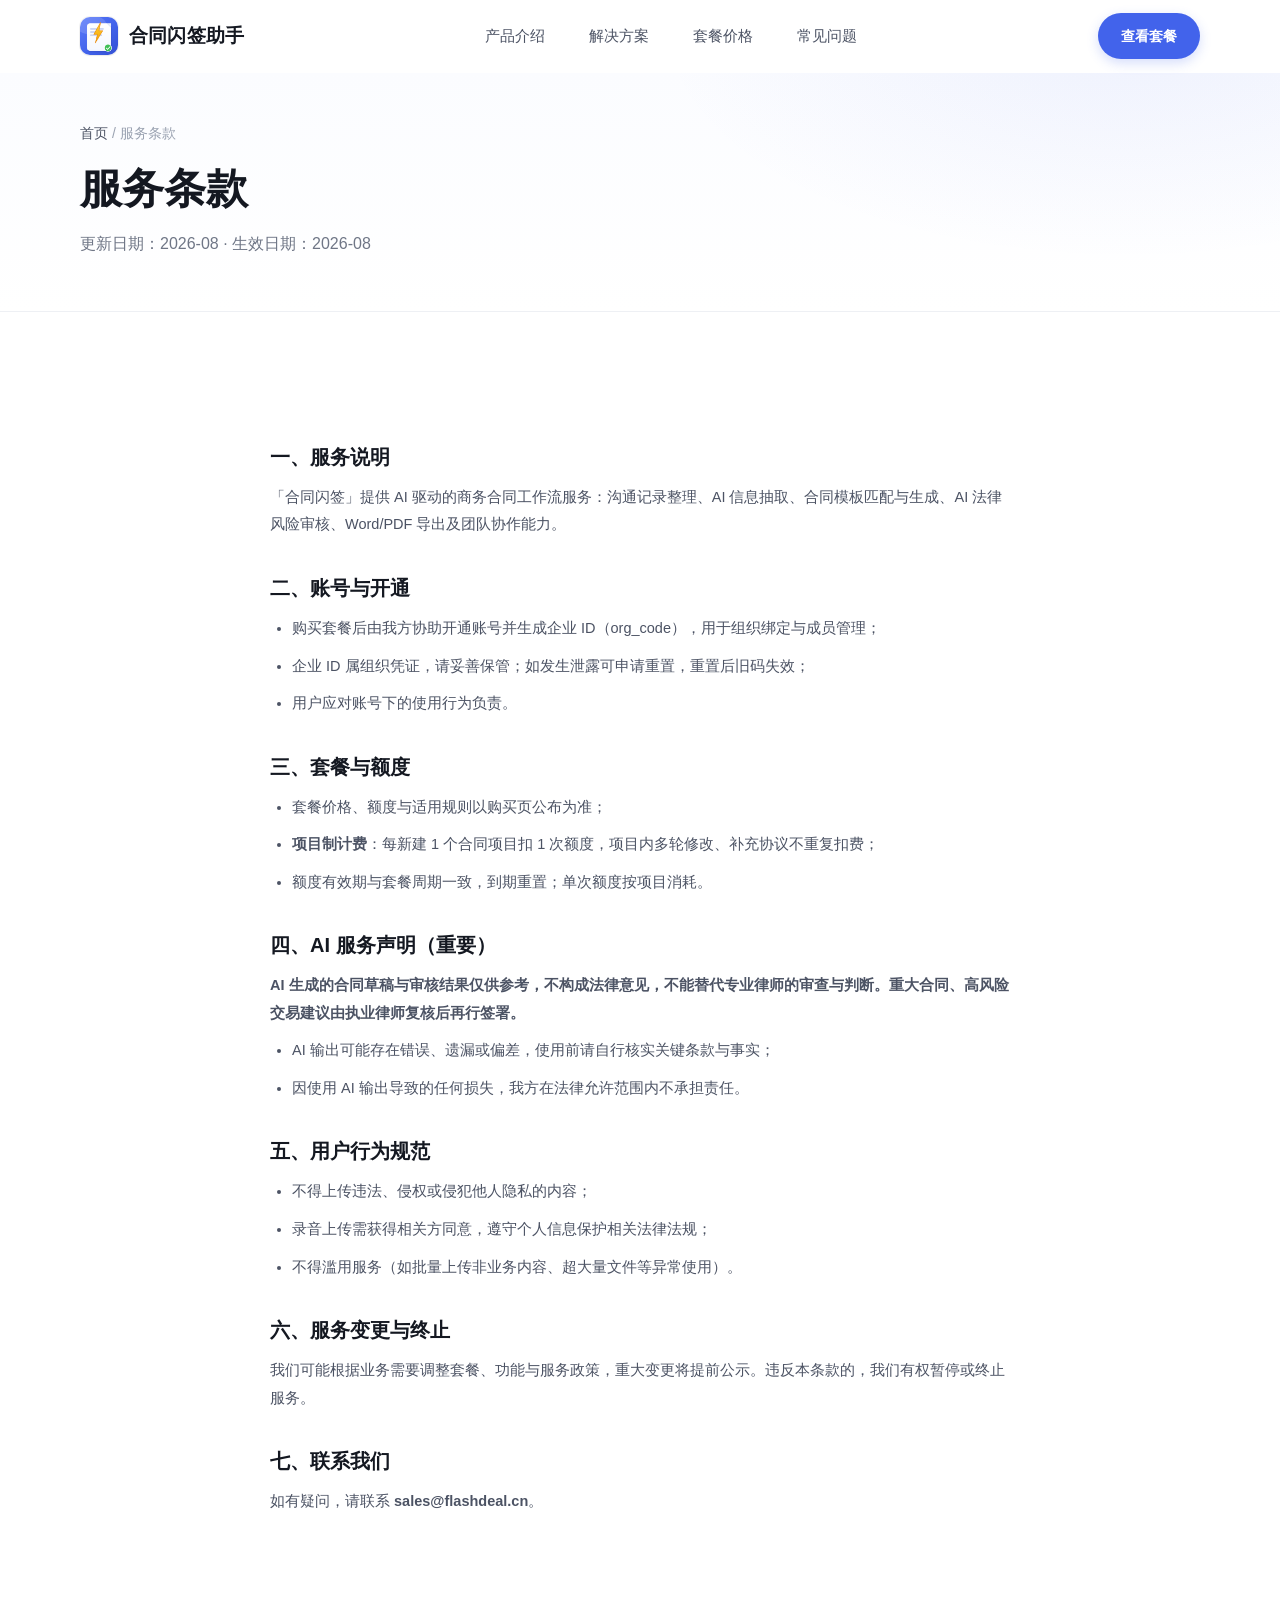
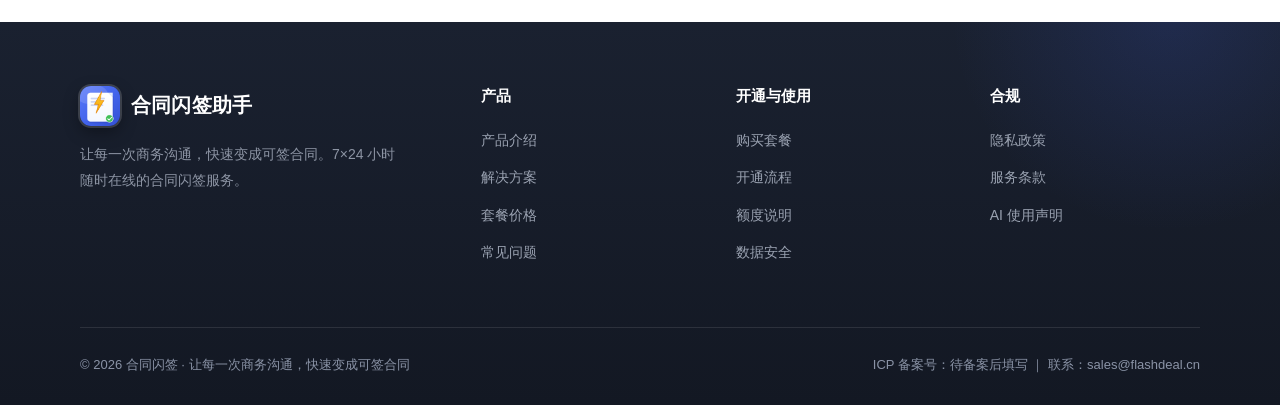
==== terms.html @ d898d829 "合同闪签助手官网静态站（对外版）" ====
<!DOCTYPE html>
<html lang="zh-CN">
<head>
<meta charset="UTF-8">
<meta name="viewport" content="width=device-width, initial-scale=1.0">
<title>服务条款 · 合同闪签</title>
<link rel="icon" type="image/x-icon" href="assets/favicon.ico">
<link rel="stylesheet" href="css/style.css">
</head>
<body>

<div data-component="header"></div>

<section class="page-hero" style="padding:48px 0 52px;">
  <div class="container">
    <div class="breadcrumb"><a href="index.html" >首页</a> / 服务条款</div>
    <h1>服务条款</h1>
    <p>更新日期：2026-08 · 生效日期：2026-08</p>
  </div>
</section>

<section class="section">
  <div class="container legal">
    <h2>一、服务说明</h2>
    <p>「合同闪签」提供 AI 驱动的商务合同工作流服务：沟通记录整理、AI 信息抽取、合同模板匹配与生成、AI 法律风险审核、Word/PDF 导出及团队协作能力。</p>
    <h2>二、账号与开通</h2>
    <ul>
      <li>购买套餐后由我方协助开通账号并生成企业 ID（org_code），用于组织绑定与成员管理；</li>
      <li>企业 ID 属组织凭证，请妥善保管；如发生泄露可申请重置，重置后旧码失效；</li>
      <li>用户应对账号下的使用行为负责。</li>
    </ul>
    <h2>三、套餐与额度</h2>
    <ul>
      <li>套餐价格、额度与适用规则以购买页公布为准；</li>
      <li><b>项目制计费</b>：每新建 1 个合同项目扣 1 次额度，项目内多轮修改、补充协议不重复扣费；</li>
      <li>额度有效期与套餐周期一致，到期重置；单次额度按项目消耗。</li>
    </ul>
    <h2>四、AI 服务声明（重要）</h2>
    <p><b>AI 生成的合同草稿与审核结果仅供参考，不构成法律意见，不能替代专业律师的审查与判断。重大合同、高风险交易建议由执业律师复核后再行签署。</b></p>
    <ul>
      <li>AI 输出可能存在错误、遗漏或偏差，使用前请自行核实关键条款与事实；</li>
      <li>因使用 AI 输出导致的任何损失，我方在法律允许范围内不承担责任。</li>
    </ul>
    <h2>五、用户行为规范</h2>
    <ul>
      <li>不得上传违法、侵权或侵犯他人隐私的内容；</li>
      <li>录音上传需获得相关方同意，遵守个人信息保护相关法律法规；</li>
      <li>不得滥用服务（如批量上传非业务内容、超大量文件等异常使用）。</li>
    </ul>
    <h2>六、服务变更与终止</h2>
    <p>我们可能根据业务需要调整套餐、功能与服务政策，重大变更将提前公示。违反本条款的，我们有权暂停或终止服务。</p>
    <h2>七、联系我们</h2>
    <p>如有疑问，请联系 <b>sales@flashdeal.cn</b>。</p>
  </div>
</section>

<div data-component="footer"></div>

<script src="js/components.js"></script>
</body>
</html>
---- css/style.css ----
/* ============================================================
   合同闪签 · 产品官网 设计系统 V3
   精致企业风（Stripe / 飞书）— 大留白 · 柔和色 · 精细排版
   品牌 #4263eb · 中性色为主 · 蓝只做点睛
   ============================================================ */

/* ---------- 设计令牌 ---------- */
:root {
  --primary-50: #eef2ff;  --primary-100: #dbe4ff;  --primary-200: #bccbff;
  --primary-300: #93aaff; --primary-400: #6682f5;  --primary-500: #4263eb;
  --primary-600: #3452d8; --primary-700: #2b44c0;  --primary-800: #243a9e;
  --primary-900: #1f3180;
  --primary: var(--primary-500);
  --primary-dark: var(--primary-600);
  --primary-deep: var(--primary-900);

  --gray-25: #fcfcfd;  --gray-50: #f7f8fa;  --gray-100: #eef0f4;
  --gray-200: #e2e5ec; --gray-300: #c8cdd8; --gray-400: #9aa2b1;
  --gray-500: #6f7686; --gray-600: #4c5364; --gray-700: #343b49;
  --gray-800: #232936; --gray-900: #141821;
  --ink: var(--gray-900);
  --ink-2: var(--gray-600);
  --ink-3: var(--gray-500);

  --gold: #f59f00;      --gold-light: #fff6e3;
  --green: #2f9e44;     --green-light: #e9fbee;
  --red: #d9480f;       --red-light: #fff0e9;

  --grad-brand: linear-gradient(135deg, #5b7bfa 0%, #4263eb 60%, #3452d8 100%);
  --grad-soft: linear-gradient(180deg, #ffffff 0%, #f7f9ff 100%);

  --line: var(--gray-100);
  --bg: #f7f9fc;

  --r-sm: 10px; --r-md: 14px; --r-lg: 18px; --r-xl: 24px;

  --shadow-xs: 0 1px 2px rgba(20, 24, 33, .04);
  --shadow-1: 0 1px 3px rgba(20, 24, 33, .05), 0 6px 16px rgba(20, 24, 33, .05);
  --shadow-2: 0 2px 6px rgba(20, 24, 33, .06), 0 14px 32px rgba(20, 24, 33, .09);
  --shadow-3: 0 4px 10px rgba(20, 24, 33, .07), 0 24px 52px rgba(20, 24, 33, .12);
  --shadow-brand: 0 10px 26px rgba(66, 99, 235, .28);
  --shadow-ring: 0 0 0 4px rgba(66, 99, 235, .12);

  --sp-1: 4px; --sp-2: 8px; --sp-3: 12px; --sp-4: 16px; --sp-5: 20px;
  --sp-6: 24px; --sp-8: 32px; --sp-10: 40px; --sp-12: 48px; --sp-16: 64px; --sp-20: 80px; --sp-24: 96px;

  --font: -apple-system, BlinkMacSystemFont, "PingFang SC", "Hiragino Sans GB", "Heiti SC", "Microsoft YaHei", "Segoe UI", sans-serif;
  --font-num: -apple-system, "SF Pro Display", "Helvetica Neue", "PingFang SC", sans-serif;
}

/* ---------- 基础 ---------- */
*, *::before, *::after { margin: 0; padding: 0; box-sizing: border-box; }
html { scroll-behavior: smooth; -webkit-text-size-adjust: 100%; }
body {
  font-family: var(--font);
  color: var(--ink);
  background: #fff;
  line-height: 1.75;
  font-size: 16px;
  -webkit-font-smoothing: antialiased;
  text-rendering: optimizeLegibility;
}
h1, h2, h3, h4 { text-wrap: balance; line-height: 1.3; }
img { max-width: 100%; display: block; }
a { color: var(--primary-600); text-decoration: none; }
::selection { background: var(--primary-500); color: #fff; }
:focus-visible { outline: none; box-shadow: var(--shadow-ring); border-radius: 6px; }
.container { max-width: 1160px; margin: 0 auto; padding: 0 var(--sp-5); }

/* ---------- 顶部导航 ---------- */
.site-header {
  position: sticky; top: 0; z-index: 100;
  background: rgba(255, 255, 255, .85);
  backdrop-filter: blur(16px) saturate(160%);
  -webkit-backdrop-filter: blur(16px) saturate(160%);
  border-bottom: 1px solid transparent;
  transition: border-color .3s, box-shadow .3s;
}
.site-header.scrolled { border-bottom-color: var(--gray-100); box-shadow: 0 6px 24px rgba(20, 24, 33, .05); }
.nav { display: flex; align-items: center; justify-content: space-between; height: 72px; gap: var(--sp-4); }
.nav-logo { display: flex; align-items: center; gap: 11px; }
.nav-logo img.logo-img {
  width: 38px; height: 38px; border-radius: 10px; object-fit: cover;
  box-shadow: var(--shadow-xs), 0 0 0 1px rgba(20, 24, 33, .05);
  transition: transform .2s;
}
.nav-logo:hover img.logo-img { transform: translateY(-1px); }
.nav-logo .logo-text { font-size: 19px; font-weight: 800; color: var(--gray-900); letter-spacing: .01em; }
.nav-logo:hover .logo-text { color: var(--primary-600); }
.nav-links { display: flex; align-items: center; gap: 8px; }
.nav-links a {
  color: var(--gray-600); font-size: 15px; font-weight: 500;
  padding: 10px 18px; border-radius: 10px;
  transition: color .2s, background .2s;
}
.nav-links a:hover { color: var(--primary-600); background: var(--gray-50); }
.nav-links a.active { color: var(--primary-600); font-weight: 600; background: var(--gray-50); }
.nav-cta { display: flex; align-items: center; gap: var(--sp-3); }
.nav-toggle {
  display: none; background: none; border: 0; cursor: pointer;
  width: 42px; height: 42px; border-radius: 12px; padding: 0;
  flex-direction: column; align-items: center; justify-content: center; gap: 5px;
}
.nav-toggle span { display: block; width: 20px; height: 2px; border-radius: 2px; background: var(--gray-800); transition: transform .3s, opacity .3s; }
.nav-toggle.open span:nth-child(1) { transform: translateY(7px) rotate(45deg); }
.nav-toggle.open span:nth-child(2) { opacity: 0; }
.nav-toggle.open span:nth-child(3) { transform: translateY(-7px) rotate(-45deg); }
.nav-drawer-cta { display: none; }
.nav-backdrop { display: none; }

@media (max-width: 880px) {
  .nav-links {
    position: fixed; top: 0; right: 0; bottom: 0; z-index: 99;
    width: min(80vw, 320px); background: #fff;
    flex-direction: column; align-items: stretch; gap: 4px;
    padding: 88px 20px 24px;
    transform: translateX(105%); transition: transform .32s cubic-bezier(.22,.8,.3,1);
    box-shadow: -20px 0 60px rgba(20, 24, 33, .12); overflow-y: auto;
  }
  .nav-links.open { transform: none; }
  .nav-links a { font-size: 16px; padding: 13px 16px; border-radius: 12px; }
  .nav-links a.active { color: var(--primary-600); background: var(--primary-50); }
  .nav-drawer-cta { display: block; margin-top: 18px; }
  .nav-drawer-cta .btn { width: 100%; }
  .nav-backdrop {
    display: block; position: fixed; inset: 0; z-index: 98;
    background: rgba(20, 24, 33, .4); backdrop-filter: blur(2px);
    opacity: 0; pointer-events: none; transition: opacity .3s;
  }
  .nav-backdrop.show { opacity: 1; pointer-events: auto; }
  .nav-toggle { display: flex; }
  .nav-cta .btn { display: none; }
}

/* ---------- 按钮 ---------- */
.btn {
  display: inline-flex; align-items: center; justify-content: center; gap: 8px;
  padding: 11px 26px; border-radius: 999px; font-size: 15px; font-weight: 600;
  border: 1px solid transparent; cursor: pointer;
  transition: all .2s cubic-bezier(.22,.8,.3,1);
  white-space: nowrap; font-family: var(--font);
}
.btn:active { transform: translateY(0) scale(.98); }
.btn-primary { background: var(--primary-500); color: #fff; box-shadow: 0 4px 12px rgba(66, 99, 235, .22); }
.btn-primary:hover { background: var(--primary-600); box-shadow: 0 8px 20px rgba(66, 99, 235, .3); transform: translateY(-1px); }
.btn-gold { background: #f59f00; color: #fff; box-shadow: 0 4px 12px rgba(245, 159, 0, .22); }
.btn-gold:hover { background: #e69500; box-shadow: 0 8px 20px rgba(245, 159, 0, .3); transform: translateY(-1px); }
.btn-outline { background: #fff; color: var(--primary-600); border-color: var(--gray-200); }
.btn-outline:hover { border-color: var(--primary-300); background: var(--primary-50); transform: translateY(-1px); }
.btn-white { background: #fff; color: var(--primary-600); box-shadow: var(--shadow-1); }
.btn-white:hover { transform: translateY(-1px); box-shadow: var(--shadow-2); }
.btn-ghost-white { background: rgba(255,255,255,.14); color: #fff; border-color: rgba(255,255,255,.45); }
.btn-ghost-white:hover { background: rgba(255,255,255,.26); transform: translateY(-1px); }
.btn-lg { padding: 14px 36px; font-size: 16px; }
.btn-sm { padding: 10px 22px; font-size: 14px; }
.btn-block { width: 100%; }
.btn[disabled] { opacity: .5; cursor: not-allowed; transform: none !important; }
.btn .arrow { transition: transform .2s; }
.btn:hover .arrow { transform: translateX(3px); }

/* ---------- Hero（浅色大气版） ---------- */
.hero {
  position: relative; overflow: hidden;
  padding: 124px 0 110px;
  background:
    radial-gradient(880px 420px at 88% -10%, rgba(66, 99, 235, .08), transparent 62%),
    radial-gradient(760px 400px at -6% 108%, rgba(66, 99, 235, .06), transparent 60%),
    linear-gradient(180deg, #fbfcff 0%, #ffffff 100%);
  border-bottom: 1px solid var(--gray-100);
}
.hero::before {
  content: ""; position: absolute; inset: 0; pointer-events: none;
  background-image:
    linear-gradient(rgba(66, 99, 235, .045) 1px, transparent 1px),
    linear-gradient(90deg, rgba(66, 99, 235, .045) 1px, transparent 1px);
  background-size: 52px 52px;
  -webkit-mask-image: radial-gradient(70% 62% at 30% 20%, #000 0%, transparent 100%);
  mask-image: radial-gradient(70% 62% at 30% 20%, #000 0%, transparent 100%);
}
.hero .container { position: relative; z-index: 2; }
.hero-inner { max-width: 620px; }
.hero-badge {
  display: inline-flex; align-items: center; gap: 8px;
  background: #fff; border: 1px solid var(--gray-100);
  color: var(--gray-600); font-size: 14px; font-weight: 500;
  border-radius: 999px; padding: 7px 16px;
  box-shadow: var(--shadow-xs); margin-bottom: 26px;
  animation: heroIn .7s cubic-bezier(.22,.8,.3,1) both;
}
.hero-badge b { color: var(--primary-600); font-weight: 700; }
.hero h1 {
  font-size: clamp(38px, 5.2vw, 58px); font-weight: 800; line-height: 1.22;
  letter-spacing: 0; color: var(--gray-900); margin-bottom: 24px;
  animation: heroIn .7s cubic-bezier(.22,.8,.3,1) .06s both;
}
.hero h1 .hl {
  background: linear-gradient(115deg, var(--primary-500) 0%, var(--primary-700) 100%);
  -webkit-background-clip: text; background-clip: text;
  -webkit-text-fill-color: transparent; color: transparent;
}
.hero .hero-sub {
  font-size: clamp(16px, 1.8vw, 18px); line-height: 1.8; color: var(--gray-500);
  max-width: 560px; margin-bottom: 34px;
  animation: heroIn .7s cubic-bezier(.22,.8,.3,1) .12s both;
}
.hero .hero-cta { display: flex; gap: 12px; flex-wrap: wrap; margin-bottom: 22px; animation: heroIn .7s cubic-bezier(.22,.8,.3,1) .18s both; }
.hero .hero-note { font-size: 13.5px; color: var(--gray-400); margin-bottom: 34px; animation: heroIn .7s cubic-bezier(.22,.8,.3,1) .24s both; }
.trust-row {
  display: flex; gap: 26px; flex-wrap: wrap; margin-bottom: 40px;
  animation: heroIn .7s cubic-bezier(.22,.8,.3,1) .3s both;
}
.trust-row span { display: inline-flex; align-items: center; gap: 8px; font-size: 14px; color: var(--gray-600); }
.trust-row .tick {
  width: 20px; height: 20px; border-radius: 50%; flex-shrink: 0;
  background: var(--green-light); color: var(--green);
  display: inline-flex; align-items: center; justify-content: center; font-size: 11px; font-weight: 800;
}
@keyframes heroIn { from { opacity: 0; transform: translateY(22px); } to { opacity: 1; transform: none; } }

/* 产品 Mockup */
.hero-visual { position: absolute; right: 16px; top: 50%; transform: translateY(-50%); z-index: 3; width: 436px; }
.hero-visual::before {
  content: ""; position: absolute; inset: -60px -50px; z-index: -1;
  background: radial-gradient(circle, rgba(66,99,235,.16) 0%, transparent 65%);
  filter: blur(6px);
}
@media (max-width: 1120px) { .hero-visual { display: none; } }
.hv-wrap { position: relative; animation: floaty 7s ease-in-out infinite alternate; }
.hv-wrap::after {
  content: ""; position: absolute; inset: 14px -10px -14px 12px; z-index: -1;
  background: #fff; border: 1px solid var(--gray-100); border-radius: 20px;
  box-shadow: var(--shadow-2);
}
@keyframes floaty { from { transform: translateY(-7px); } to { transform: translateY(9px); } }
.hv-main {
  background: #fff; border-radius: 20px; padding: 24px;
  border: 1px solid var(--gray-100);
  box-shadow: 0 30px 70px rgba(20, 24, 33, .12), 0 4px 14px rgba(20, 24, 33, .05);
  color: var(--ink);
}
.hv-head { display: flex; align-items: center; gap: 6px; padding-bottom: 14px; border-bottom: 1px solid var(--gray-100); }
.hv-dot { width: 8px; height: 8px; border-radius: 50%; }
.hv-dot.d1 { background: #f87171; } .hv-dot.d2 { background: #fbbf24; } .hv-dot.d3 { background: #34d399; }
.hv-bolt { margin-left: auto; width: 26px; height: 26px; border-radius: 8px; background: var(--primary-50); color: var(--primary-600); display: flex; align-items: center; justify-content: center; font-size: 13px; }
.hv-lines { display: flex; flex-direction: column; gap: 10px; padding: 18px 2px 8px; }
.hv-lines i { display: block; height: 8px; border-radius: 99px; background: var(--gray-100); }
.hv-lines i:nth-child(1) { width: 78%; background: linear-gradient(90deg, #dbe4ff, #eef2ff); }
.hv-lines i:nth-child(2) { width: 92%; background: linear-gradient(90deg, #c9d6ff, #e8edff); }
.hv-lines i:nth-child(3) { width: 64%; background: linear-gradient(90deg, #b9c9ff, #e3e9ff); }
.hv-progress { height: 6px; border-radius: 99px; background: var(--gray-100); margin: 10px 0 14px; overflow: hidden; }
.hv-progress i { display: block; height: 100%; border-radius: 99px; background: var(--grad-brand); }
.hv-status { display: flex; align-items: center; justify-content: center; font-size: 12px; font-weight: 700; color: var(--green); background: var(--green-light); border-radius: 9px; padding: 8px; }
.hv-mini {
  position: absolute; display: flex; align-items: center; justify-content: center;
  width: 46px; height: 46px; border-radius: 14px; font-size: 20px;
  background: #fff; border: 1px solid var(--gray-100);
  box-shadow: var(--shadow-2);
}
.hv-mini1 { top: -22px; left: -26px; }
.hv-mini2 { bottom: -18px; right: -22px; }
.hv-chip {
  position: absolute; display: inline-flex; align-items: center; justify-content: center;
  border-radius: 999px; font-size: 13px; font-weight: 700;
}
.hv-chip1 { top: 42%; right: -40px; width: 34px; height: 34px; background: var(--primary-50); color: var(--primary-600); box-shadow: var(--shadow-1); }
.hv-chip2 { bottom: 12%; left: -34px; width: 34px; height: 34px; background: var(--green-light); color: var(--green); box-shadow: var(--shadow-1); }

/* 数字栏 */
.stats-bar { display: grid; grid-template-columns: repeat(4, 1fr); max-width: 620px; animation: heroIn .7s cubic-bezier(.22,.8,.3,1) .36s both; }
.stat { text-align: center; padding: 0 18px; position: relative; }
.stat + .stat::before { content: ""; position: absolute; left: 0; top: 6px; bottom: 6px; width: 1px; background: var(--gray-100); }
.stat-num {
  font-size: 38px; font-weight: 800; line-height: 1.1; font-family: var(--font-num);
  color: var(--gray-900); font-variant-numeric: tabular-nums;
}
.stat-label { font-size: 13px; color: var(--gray-500); margin-top: 6px; }
@media (max-width: 720px) { .stats-bar { gap: 12px; } .stat { min-width: 44%; padding: 0 12px; } .stat + .stat::before { display: none; } }

/* ---------- 通用区块 ---------- */
.section { padding: var(--sp-24) 0; }
@media (max-width: 720px) { .section { padding: var(--sp-16) 0; } }
.section.alt { background: var(--bg); }
.section-head { text-align: center; max-width: 720px; margin: 0 auto var(--sp-12); }
.section-head .eyebrow {
  display: inline-flex; align-items: center; gap: 8px;
  color: var(--primary-600); font-size: 13px; font-weight: 600; letter-spacing: .1em;
  margin-bottom: var(--sp-4);
}
.section-head .eyebrow::before { content: ""; width: 18px; height: 2px; border-radius: 2px; background: var(--primary-400); }
.section-head .eyebrow::after { content: ""; width: 18px; height: 2px; border-radius: 2px; background: var(--primary-400); }
.section-head h2 { font-size: clamp(30px, 3.6vw, 42px); font-weight: 800; letter-spacing: 0; color: var(--gray-900); }
.section-head p { color: var(--gray-500); margin-top: 16px; font-size: 16px; line-height: 1.8; }

/* ---------- 卡片 ---------- */
.value-grid { display: grid; grid-template-columns: repeat(3, 1fr); gap: 26px; }
@media (max-width: 920px) { .value-grid { grid-template-columns: 1fr; } }
.value-card {
  background: #fff; border: 1px solid #e8ebf1;
  border-radius: var(--r-lg); padding: 34px 30px;
  box-shadow: var(--shadow-1);
  transition: transform .25s cubic-bezier(.22,.8,.3,1), box-shadow .25s, border-color .25s;
}
.value-card:hover { transform: translateY(-5px); box-shadow: var(--shadow-2); border-color: var(--primary-200); }
.value-icon {
  width: 58px; height: 58px; border-radius: 16px;
  display: flex; align-items: center; justify-content: center;
  font-size: 27px; margin-bottom: 22px;
  box-shadow: inset 0 1px 0 rgba(255,255,255,.8);
}
.v-blue { background: var(--primary-50); }
.v-gold { background: var(--gold-light); }
.v-green { background: var(--green-light); }
.value-card h3 { font-size: 18.5px; font-weight: 700; margin-bottom: 12px; color: var(--gray-900); }
.value-card p { color: var(--gray-500); font-size: 14.5px; line-height: 1.8; }
.value-card .quote { font-size: 14px; color: var(--gray-500); line-height: 1.85; }

/* ---------- 流程步骤 ---------- */
.steps { display: grid; grid-template-columns: repeat(5, 1fr); gap: 14px; }
@media (max-width: 980px) { .steps { grid-template-columns: repeat(2, 1fr); } }
.step {
  position: relative; text-align: center;
  background: #fff; border: 1px solid var(--gray-100); border-radius: var(--r-lg);
  padding: 26px 16px 22px; box-shadow: var(--shadow-xs);
  transition: transform .25s, box-shadow .25s, border-color .25s;
}
.step:hover { transform: translateY(-4px); box-shadow: var(--shadow-1); border-color: var(--gray-200); }
.step-num {
  width: 42px; height: 42px; border-radius: 50%;
  background: var(--gray-900); color: #fff;
  display: flex; align-items: center; justify-content: center;
  font-size: 16px; font-weight: 700; margin: 0 auto 16px;
  box-shadow: 0 6px 14px rgba(20, 24, 33, .12);
}
.step h4 { font-size: 15.5px; font-weight: 700; margin-bottom: 7px; color: var(--gray-900); }
.step p { font-size: 12.5px; color: var(--gray-500); line-height: 1.7; }
@media (min-width: 981px) {
  .step:not(:last-child)::after {
    content: "→";
    position: absolute; right: -14px; top: 50%; transform: translateY(-50%); z-index: 2;
    width: 26px; height: 26px; border-radius: 50%;
    background: #fff; border: 1.5px solid var(--primary-200);
    display: flex; align-items: center; justify-content: center;
    font-size: 12px; color: var(--primary-600); font-weight: 800;
    box-shadow: var(--shadow-xs);
  }
}
.steps.steps-3 { grid-template-columns: repeat(3, 1fr); }
.steps.steps-4 { grid-template-columns: repeat(4, 1fr); }
@media (max-width: 980px) { .steps.steps-3, .steps.steps-4 { grid-template-columns: repeat(2, 1fr); } }

/* ---------- 功能宫格 ---------- */
.feature-grid { display: grid; grid-template-columns: repeat(3, 1fr); gap: 18px; }
@media (max-width: 920px) { .feature-grid { grid-template-columns: 1fr; } }
.feature {
  display: flex; gap: 16px;
  background: #fff; border: 1px solid #e8ebf1;
  border-radius: var(--r-md); padding: 24px; box-shadow: var(--shadow-1);
  transition: transform .25s, box-shadow .25s, border-color .25s;
}
.feature:hover { transform: translateY(-4px); box-shadow: var(--shadow-2); border-color: var(--primary-200); }
.feature .f-icon {
  font-size: 23px; flex-shrink: 0; width: 48px; height: 48px; border-radius: 14px;
  background: var(--primary-50); display: flex; align-items: center; justify-content: center;
  box-shadow: inset 0 1px 0 rgba(255,255,255,.8);
}
.feature h4 { font-size: 15.5px; font-weight: 700; margin-bottom: 5px; color: var(--gray-900); }
.feature p { font-size: 13px; color: var(--gray-500); line-height: 1.75; }

/* ---------- 角色卡 ---------- */
.role-grid { display: grid; grid-template-columns: repeat(2, 1fr); gap: 22px; }
@media (max-width: 820px) { .role-grid { grid-template-columns: 1fr; } }
.role-card {
  background: #fff; border: 1px solid var(--gray-100);
  border-radius: var(--r-lg); padding: 30px; box-shadow: var(--shadow-xs);
  transition: transform .25s, box-shadow .25s, border-color .25s;
}
.role-card:hover { transform: translateY(-4px); box-shadow: var(--shadow-1); border-color: var(--gray-200); }
.role-card .role-tag {
  display: inline-block; font-size: 12px; font-weight: 600; color: var(--primary-600);
  background: var(--primary-50); border-radius: 999px; padding: 4px 13px; margin-bottom: 14px;
}
.role-card h3 { font-size: 19px; margin-bottom: 16px; color: var(--gray-900); }
.role-card .pain {
  color: #b3401f; font-size: 13.5px; line-height: 1.75;
  background: var(--red-light); border-left: 3px solid var(--red);
  border-radius: 0 10px 10px 0; padding: 11px 15px; margin-bottom: 14px;
}
.role-card .fix { font-size: 14.5px; color: var(--gray-600); line-height: 1.9; }
.role-card blockquote {
  border-left: 3px solid var(--primary-200); padding: 2px 0 2px 16px; margin-top: 18px;
  font-size: 14px; color: var(--gray-500); line-height: 1.9;
}

/* ---------- 套餐 ---------- */
.plan-grid { display: grid; grid-template-columns: repeat(3, 1fr); gap: 20px; align-items: stretch; }
@media (max-width: 920px) { .plan-grid { grid-template-columns: 1fr; max-width: 480px; margin: 0 auto; } }
.plan-card {
  position: relative; display: flex; flex-direction: column;
  background: #fff; border: 1px solid var(--gray-100); border-radius: 20px;
  padding: 32px 26px 26px; box-shadow: var(--shadow-xs);
  transition: transform .28s cubic-bezier(.22,.8,.3,1), box-shadow .28s, border-color .28s;
}
.plan-card:hover { transform: translateY(-4px); box-shadow: var(--shadow-1); border-color: var(--gray-200); }
.plan-card.popular {
  border: 2px solid var(--primary-400);
  box-shadow: 0 0 0 4px rgba(66, 99, 235, .06), 0 22px 52px rgba(66, 99, 235, .16);
  transform: scale(1.05);
}
.plan-card.popular:hover { transform: scale(1.05) translateY(-4px); box-shadow: 0 0 0 4px rgba(66, 99, 235, .08), 0 28px 60px rgba(66, 99, 235, .2); }
.plan-card .plan-name { font-size: 17px; font-weight: 800; color: var(--gray-900); display: flex; align-items: center; gap: 8px; }
.plan-card .plan-team { font-size: 13px; color: var(--gray-500); margin-top: 3px; }
.plan-card .plan-price { margin: 18px 0 2px; display: flex; align-items: baseline; gap: 6px; }
.plan-card .plan-price .num { font-size: 42px; font-weight: 800; font-family: var(--font-num); letter-spacing: -1px; color: var(--gray-900); line-height: 1; font-variant-numeric: tabular-nums; }
.plan-card.popular .plan-price .num { color: var(--primary-600); }
.plan-card .plan-price .unit { font-size: 14px; color: var(--gray-500); }
.plan-card .plan-quota {
  display: inline-block; align-self: flex-start;
  background: var(--primary-50); color: var(--primary-600);
  font-size: 13px; font-weight: 600; border-radius: 999px; padding: 5px 14px;
  margin: 14px 0 16px;
}
.plan-card .plan-desc { font-size: 13.5px; color: var(--gray-500); min-height: 42px; line-height: 1.7; }
.plan-card .plan-feats { list-style: none; margin: 14px 0 22px; flex: 1; }
.plan-card .plan-feats li { font-size: 13.5px; color: var(--gray-600); padding: 7px 0 7px 28px; position: relative; line-height: 1.65; }
.plan-card .plan-feats li::before {
  content: "✓"; position: absolute; left: 0; top: 9px;
  width: 18px; height: 18px; border-radius: 6px;
  background: var(--green-light); color: var(--green);
  font-size: 11px; font-weight: 800;
  display: flex; align-items: center; justify-content: center;
}
.plan-card .btn { width: 100%; }
.plan-badge {
  display: inline-flex; align-items: center; gap: 6px; align-self: flex-start;
  background: var(--grad-brand); color: #fff; font-size: 12.5px; font-weight: 700;
  border-radius: 999px; padding: 6px 16px; white-space: nowrap;
  box-shadow: 0 8px 20px rgba(66, 99, 235, .3); letter-spacing: .02em;
  margin-bottom: 16px;
}
.plan-strip { display: grid; grid-template-columns: repeat(2, 1fr); gap: 16px; margin-top: 24px; }
@media (max-width: 820px) { .plan-strip { grid-template-columns: 1fr; } }
.plan-strip-card {
  display: flex; align-items: center; justify-content: space-between; gap: 16px;
  background: #fff; border: 1px solid #e8ebf1;
  border-radius: var(--r-lg); padding: 20px 24px;
  box-shadow: var(--shadow-xs);
  transition: background .2s, transform .2s, box-shadow .2s, border-color .2s;
}
.plan-strip-card:hover { background: var(--gray-25); transform: translateY(-2px); box-shadow: var(--shadow-1); border-color: var(--primary-200); }
.plan-strip-card .left .t { font-weight: 700; font-size: 15.5px; color: var(--gray-800); }
.plan-strip-card .left .d { font-size: 13px; color: var(--gray-500); margin-top: 3px; }

/* ---------- 对比表 ---------- */
.compare-wrap { overflow-x: auto; background: #fff; border: 1px solid var(--gray-100); border-radius: var(--r-lg); box-shadow: var(--shadow-xs); }
.compare { width: 100%; border-collapse: collapse; min-width: 780px; }
.compare th, .compare td { padding: 14px 16px; text-align: center; font-size: 14px; border-bottom: 1px solid var(--gray-100); }
.compare th { background: var(--gray-50); font-weight: 600; color: var(--gray-700); font-size: 13.5px; }
.compare tbody tr:nth-child(even) td { background: var(--gray-25); }
.compare tbody tr:hover td { background: var(--primary-50); }
.compare td:first-child, .compare th:first-child { text-align: left; color: var(--gray-500); font-size: 13px; min-width: 150px; }
.compare tr:last-child td { border-bottom: 0; }
.compare .hl-cell { color: var(--primary-600); font-weight: 700; }
.compare .col-team { background: var(--primary-50); }
.compare .col-team th { background: var(--primary-500); color: #fff; font-weight: 700; }
.compare .col-team td { background: rgba(238, 242, 255, .4); }
.compare tbody tr:nth-child(even) .col-team td { background: rgba(238, 242, 255, .65); }
.compare td:not(:first-child) { color: var(--gray-600); }

/* ---------- 购买页 ---------- */
.checkout-grid { display: grid; grid-template-columns: 392px 1fr; gap: 26px; align-items: start; }
@media (max-width: 920px) { .checkout-grid { grid-template-columns: 1fr; } }
.order-box {
  background: #fff; border: 1px solid var(--gray-100); border-radius: var(--r-lg);
  padding: 26px; box-shadow: var(--shadow-1); position: sticky; top: 92px;
}
.order-box h3 { font-size: 16px; margin-bottom: 16px; color: var(--gray-900); }
.order-row { display: flex; justify-content: space-between; padding: 11px 0; font-size: 14px; border-bottom: 1px dashed var(--gray-100); }
.order-row .k { color: var(--gray-500); }
.order-row .v { font-weight: 600; color: var(--gray-800); }
.order-total { display: flex; justify-content: space-between; align-items: baseline; padding: 18px 0 6px; }
.order-total .t { font-size: 15px; font-weight: 700; color: var(--gray-900); }
.order-total .p { font-size: 32px; font-weight: 800; font-family: var(--font-num); color: var(--primary-600); }

/* 表单 */
.form { background: #fff; border: 1px solid var(--gray-100); border-radius: var(--r-lg); padding: 30px; box-shadow: var(--shadow-1); }
.form h3 { font-size: 18px; margin-bottom: 8px; color: var(--gray-900); }
.form-grid { display: grid; grid-template-columns: 1fr 1fr; gap: 18px; }
@media (max-width: 640px) { .form-grid { grid-template-columns: 1fr; } }
.form-group { display: flex; flex-direction: column; gap: 7px; }
.form-group.full { grid-column: 1 / -1; }
.form-group label { font-size: 13.5px; font-weight: 600; color: var(--gray-700); }
.form-group label .req { color: var(--red); }
.form-group input, .form-group select, .form-group textarea {
  font-family: var(--font); font-size: 15px; padding: 12px 15px;
  border: 1.5px solid var(--gray-200); border-radius: 12px;
  background: #fff; color: var(--ink);
  transition: border-color .2s, box-shadow .2s;
}
.form-group input:focus, .form-group select:focus, .form-group textarea:focus {
  outline: none; border-color: var(--primary-400); box-shadow: var(--shadow-ring);
}
.form-group input::placeholder, .form-group textarea::placeholder { color: var(--gray-300); }
.form-check { display: flex; align-items: flex-start; gap: 9px; font-size: 13px; color: var(--gray-500); margin-top: 8px; }
.form-check input { margin-top: 4px; accent-color: var(--primary-500); }
.form .btn { margin-top: 24px; }
.form-note { font-size: 12.5px; color: var(--gray-400); margin-top: 14px; text-align: center; }

/* 支付二维码占位 */
.pay-box {
  background: var(--gray-25); border: 1.5px dashed var(--gray-200);
  border-radius: var(--r-lg); padding: 24px; text-align: center; margin-bottom: 24px; position: relative;
}
.pay-box .pay-badge {
  position: absolute; top: -12px; left: 50%; transform: translateX(-50%);
  background: var(--primary-500); color: #fff; font-size: 12px; font-weight: 700;
  border-radius: 999px; padding: 4px 14px; white-space: nowrap; box-shadow: var(--shadow-brand);
}
.pay-box .qr {
  width: 168px; height: 168px; margin: 16px auto;
  border-radius: 14px; background: #fff; border: 1px solid var(--gray-100);
  display: flex; align-items: center; justify-content: center;
  font-size: 12px; color: var(--gray-400); box-shadow: var(--shadow-xs);
}
.pay-box .t { font-weight: 700; font-size: 15.5px; color: var(--gray-900); }
.pay-box .d { font-size: 13px; color: var(--gray-500); margin-top: 5px; line-height: 1.7; }

/* ---------- FAQ ---------- */
.faq-list { max-width: 840px; margin: 0 auto; }
.faq-item {
  background: #fff; border: 1px solid var(--gray-100);
  border-radius: var(--r-md); margin-bottom: 10px; overflow: hidden;
  transition: box-shadow .25s, border-color .25s;
}
.faq-item:hover { border-color: var(--gray-200); }
.faq-item.open { box-shadow: var(--shadow-1); border-color: var(--gray-200); }
.faq-q {
  padding: 19px 24px; font-weight: 600; font-size: 15.5px; cursor: pointer;
  display: flex; justify-content: space-between; align-items: center; gap: 12px;
  color: var(--gray-800); user-select: none;
}
.faq-q .arr {
  width: 26px; height: 26px; border-radius: 50%; flex-shrink: 0;
  background: var(--gray-50); color: var(--gray-500);
  display: flex; align-items: center; justify-content: center; font-size: 12px;
  transition: transform .3s cubic-bezier(.22,.8,.3,1), background .2s, color .2s;
}
.faq-item.open .faq-q .arr { transform: rotate(180deg); background: var(--primary-500); color: #fff; }
.faq-a { display: none; padding: 0 24px 20px; font-size: 14.5px; color: var(--gray-600); line-height: 1.9; }
.faq-item.open .faq-a { display: block; animation: fadeIn .3s ease; }
@keyframes fadeIn { from { opacity: 0; transform: translateY(-4px); } to { opacity: 1; transform: none; } }
.faq-list h3 { font-size: 17px; margin: 28px 0 14px; color: var(--gray-900); display: flex; align-items: center; gap: 8px; }

/* ---------- 页脚 ---------- */
.site-footer {
  position: relative; overflow: hidden;
  background: linear-gradient(180deg, #1a2130 0%, #131823 100%);
  color: #aab2c2; padding: 64px 0 28px;
}
.site-footer::before {
  content: ""; position: absolute; width: 500px; height: 500px; border-radius: 50%;
  background: radial-gradient(circle, rgba(66, 99, 235, .16), transparent 62%);
  top: -260px; right: -140px; pointer-events: none;
}
.footer-grid { position: relative; display: grid; grid-template-columns: 1.7fr 1fr 1fr 1fr; gap: 44px; }
@media (max-width: 920px) { .footer-grid { grid-template-columns: 1fr 1fr; } }
.footer-logo { display: flex; align-items: center; gap: 11px; }
.footer-logo img.footer-logo-img {
  width: 40px; height: 40px; border-radius: 11px; object-fit: cover;
  box-shadow: 0 0 0 2px rgba(255,255,255,.16), 0 6px 16px rgba(0,0,0,.35);
}
.footer-logo .logo-text { font-size: 20px; font-weight: 800; color: #fff; letter-spacing: .01em; }
.footer-brand .slogan { margin-top: 16px; font-size: 14px; opacity: .8; max-width: 320px; line-height: 1.85; }
.footer-col h4 { color: #fff; font-size: 15px; margin-bottom: 16px; font-weight: 700; }
.footer-col a { display: block; color: #9aa2b1; font-size: 14px; padding: 6.5px 0; transition: color .2s; }
.footer-col a:hover { color: #fff; }
.footer-bottom {
  position: relative; border-top: 1px solid rgba(255,255,255,.1);
  margin-top: 56px; padding-top: 26px;
  display: flex; justify-content: space-between; gap: 12px; flex-wrap: wrap;
  font-size: 13px; color: #8a93a6;
}

/* ---------- 内页 Hero（浅色） ---------- */
.page-hero {
  position: relative; overflow: hidden;
  padding: 84px 0 64px;
  background:
    radial-gradient(760px 380px at 88% -20%, rgba(66, 99, 235, .07), transparent 62%),
    linear-gradient(180deg, #fbfcff 0%, #ffffff 100%);
  border-bottom: 1px solid var(--gray-100);
}
.page-hero .container { position: relative; z-index: 2; }
.page-hero h1 { font-size: clamp(30px, 4vw, 42px); font-weight: 800; color: var(--gray-900); letter-spacing: 0; }
.page-hero p { color: var(--gray-500); margin-top: 14px; max-width: 660px; font-size: 16px; line-height: 1.8; }
.breadcrumb { font-size: 14px; color: var(--gray-400); margin-bottom: 16px; }
.breadcrumb a { color: var(--gray-600); }
.breadcrumb a:hover { color: var(--primary-600); text-decoration: underline; }

/* ---------- CTA 横幅（保留品牌色，作为全站唯一点睛） ---------- */
.cta-band {
  position: relative; overflow: hidden; text-align: center; color: #fff;
  background:
    radial-gradient(600px 320px at 85% -30%, rgba(255,255,255,.14), transparent 62%),
    radial-gradient(520px 300px at 10% 120%, rgba(255,255,255,.08), transparent 62%),
    linear-gradient(135deg, #4a67f2 0%, #4263eb 52%, #3452d8 100%);
  border-radius: 24px; padding: 72px 24px;
  box-shadow: 0 24px 60px rgba(66, 99, 235, .25);
}
.cta-band::before {
  content: ""; position: absolute; inset: 0; pointer-events: none;
  background-image:
    linear-gradient(rgba(255,255,255,.045) 1px, transparent 1px),
    linear-gradient(90deg, rgba(255,255,255,.045) 1px, transparent 1px);
  background-size: 42px 42px;
  -webkit-mask-image: radial-gradient(70% 80% at 50% 0%, #000 0%, transparent 90%);
  mask-image: radial-gradient(70% 80% at 50% 0%, #000 0%, transparent 90%);
}
.cta-band > * { position: relative; z-index: 2; }
.cta-band h2 { font-size: clamp(24px, 3vw, 34px); font-weight: 800; }
.cta-band p { opacity: .92; margin: 14px 0 30px; font-size: 16px; }
.cta-band .cta-row { display: flex; gap: 12px; justify-content: center; flex-wrap: wrap; }
.cta-band .btn-gold { background: #fff; color: var(--primary-600); box-shadow: 0 10px 26px rgba(20, 30, 90, .25); }
.cta-band .btn-gold:hover { background: #f2f5ff; transform: translateY(-1px); box-shadow: 0 14px 30px rgba(20, 30, 90, .3); }

.notice {
  background: var(--gold-light); border: 1px solid #ffe3b3; color: #7a5b00;
  border-radius: 12px; padding: 15px 19px; font-size: 14px; line-height: 1.8;
}
.notice.blue { background: var(--primary-50); border-color: var(--primary-100); color: var(--primary-800); }

.legal { max-width: 780px; margin: 0 auto; }
.legal h2 { font-size: 20px; margin: 36px 0 14px; color: var(--gray-900); }
.legal p, .legal li { font-size: 14.5px; color: var(--gray-600); margin-bottom: 10px; line-height: 1.9; }
.legal ul { padding-left: 22px; }

/* 移动端吸底 CTA */
.mobile-cta {
  display: none; position: fixed; bottom: 0; left: 0; right: 0; z-index: 90;
  background: rgba(255,255,255,.95); backdrop-filter: blur(12px);
  border-top: 1px solid var(--gray-100);
  padding: 10px 16px; gap: 12px; box-shadow: 0 -8px 24px rgba(20, 24, 33, .06);
  padding-bottom: calc(10px + env(safe-area-inset-bottom));
}
.mobile-cta .btn { flex: 1; }
@media (max-width: 880px) { .mobile-cta { display: flex; } body { padding-bottom: 70px; } body.no-pad { padding-bottom: 0; } }

/* 动画 */
.fade-up { opacity: 0; transform: translateY(20px); transition: opacity .55s cubic-bezier(.22,.8,.3,1), transform .55s cubic-bezier(.22,.8,.3,1); will-change: opacity, transform; }
.fade-up.in { opacity: 1; transform: none; }
.value-grid .value-card:nth-child(2), .feature-grid .feature:nth-child(2), .role-grid .role-card:nth-child(2) { transition-delay: .07s; }
.value-grid .value-card:nth-child(3), .feature-grid .feature:nth-child(3), .role-grid .role-card:nth-child(3) { transition-delay: .14s; }
.value-grid .value-card:nth-child(4) { transition-delay: .07s; }

@media (prefers-reduced-motion: reduce) {
  *, *::before, *::after { transition: none !important; animation: none !important; }
  .fade-up { opacity: 1; transform: none; }
}
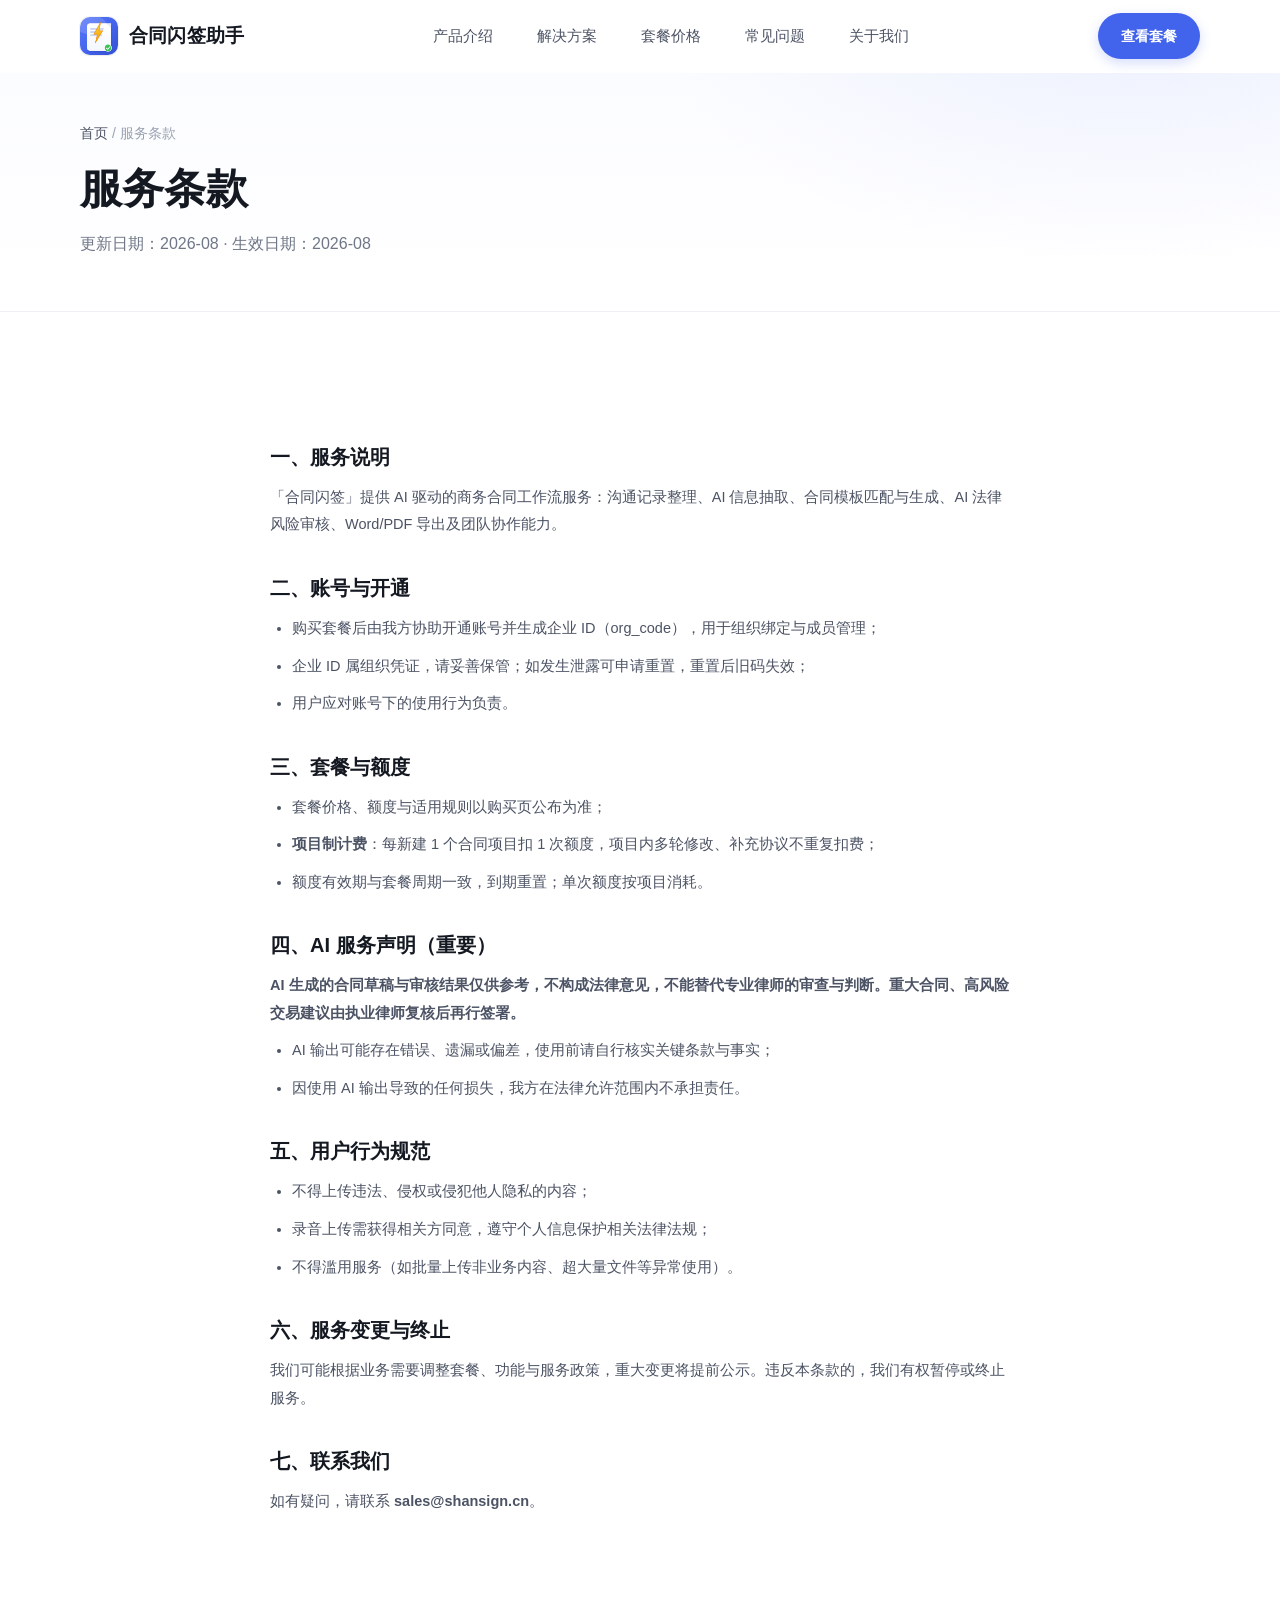
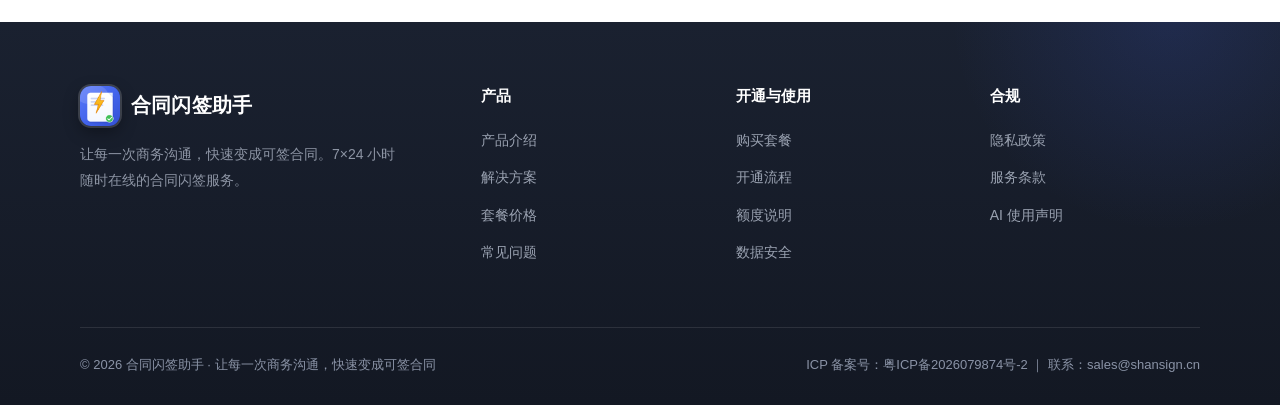
==== commit b91c29e9: "页脚填备案号 粤ICP备2026079874号-2，联系邮箱改 shansign.cn" ====
--- a/terms.html
+++ b/terms.html
@@ -50,7 +50,7 @@
     <h2>六、服务变更与终止</h2>
     <p>我们可能根据业务需要调整套餐、功能与服务政策，重大变更将提前公示。违反本条款的，我们有权暂停或终止服务。</p>
     <h2>七、联系我们</h2>
-    <p>如有疑问，请联系 <b>sales@flashdeal.cn</b>。</p>
+    <p>如有疑问，请联系 <b>sales@shansign.cn</b>。</p>
   </div>
 </section>
 
